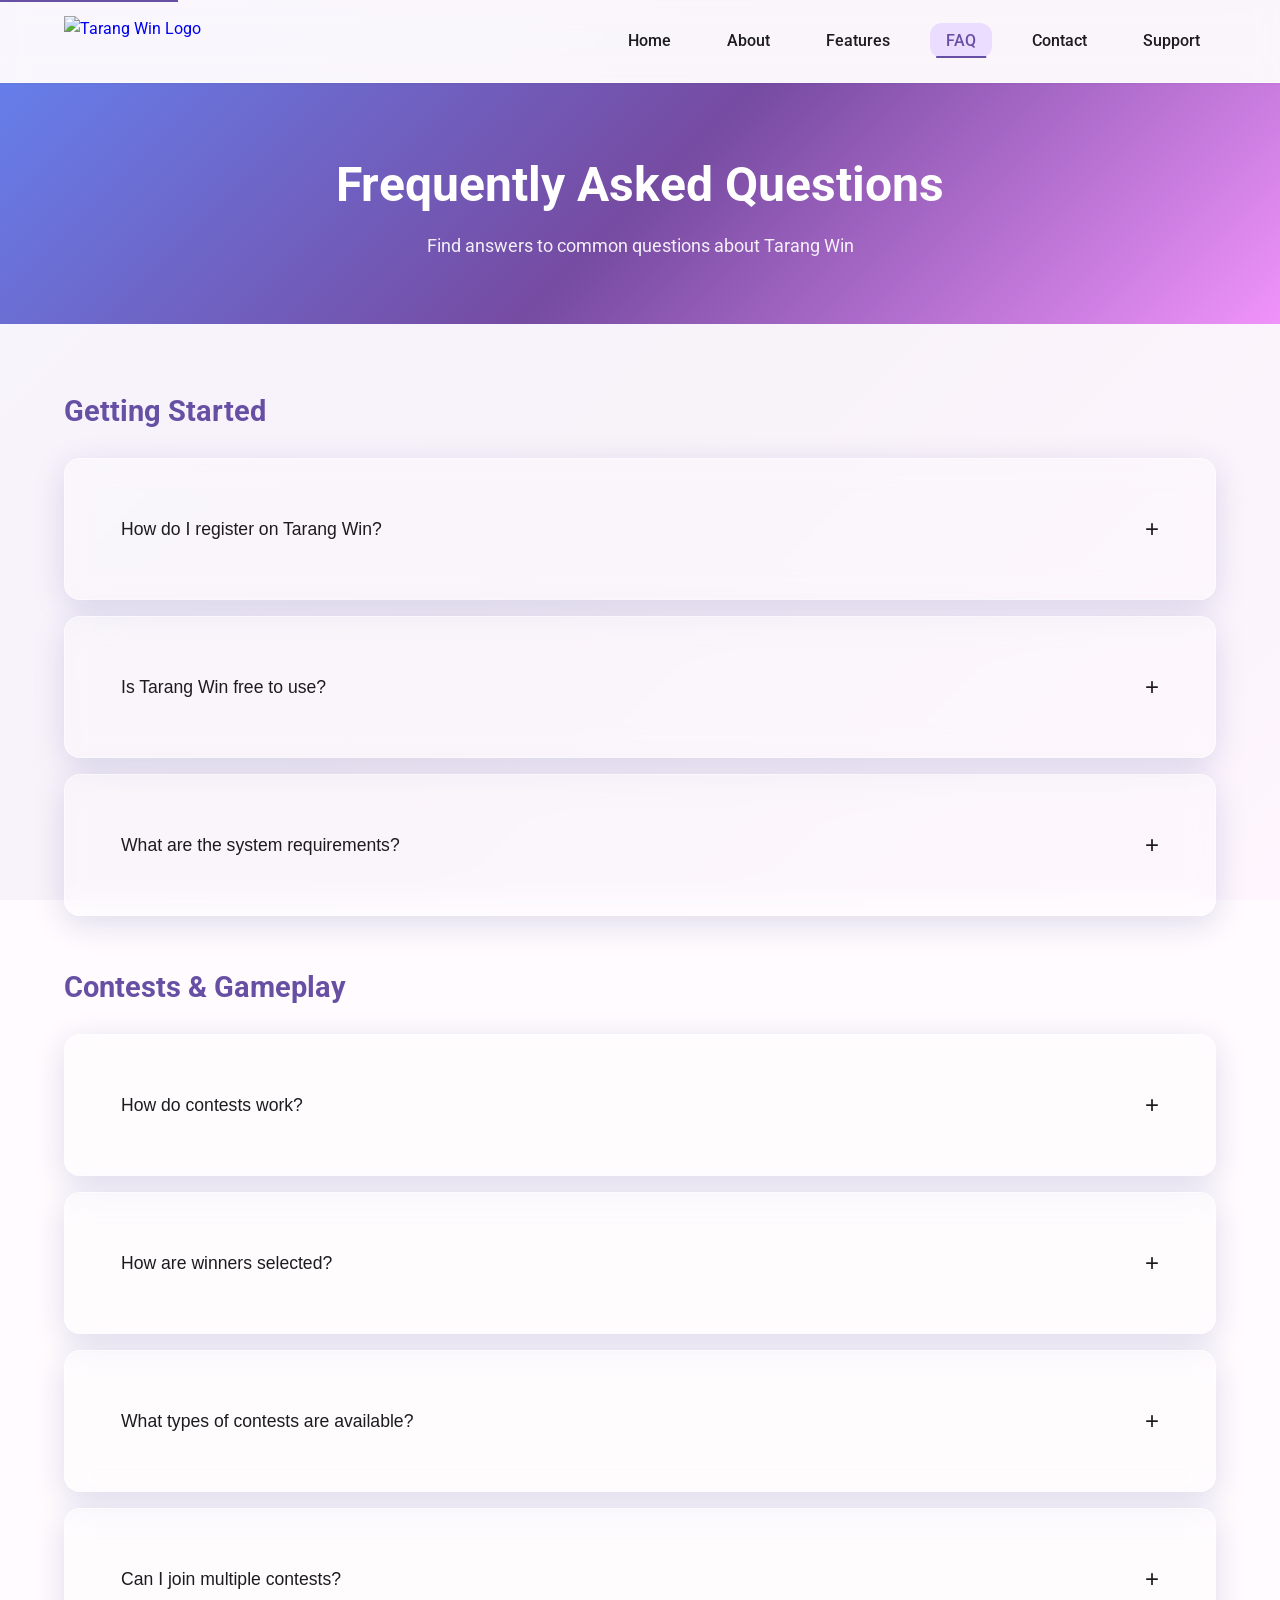
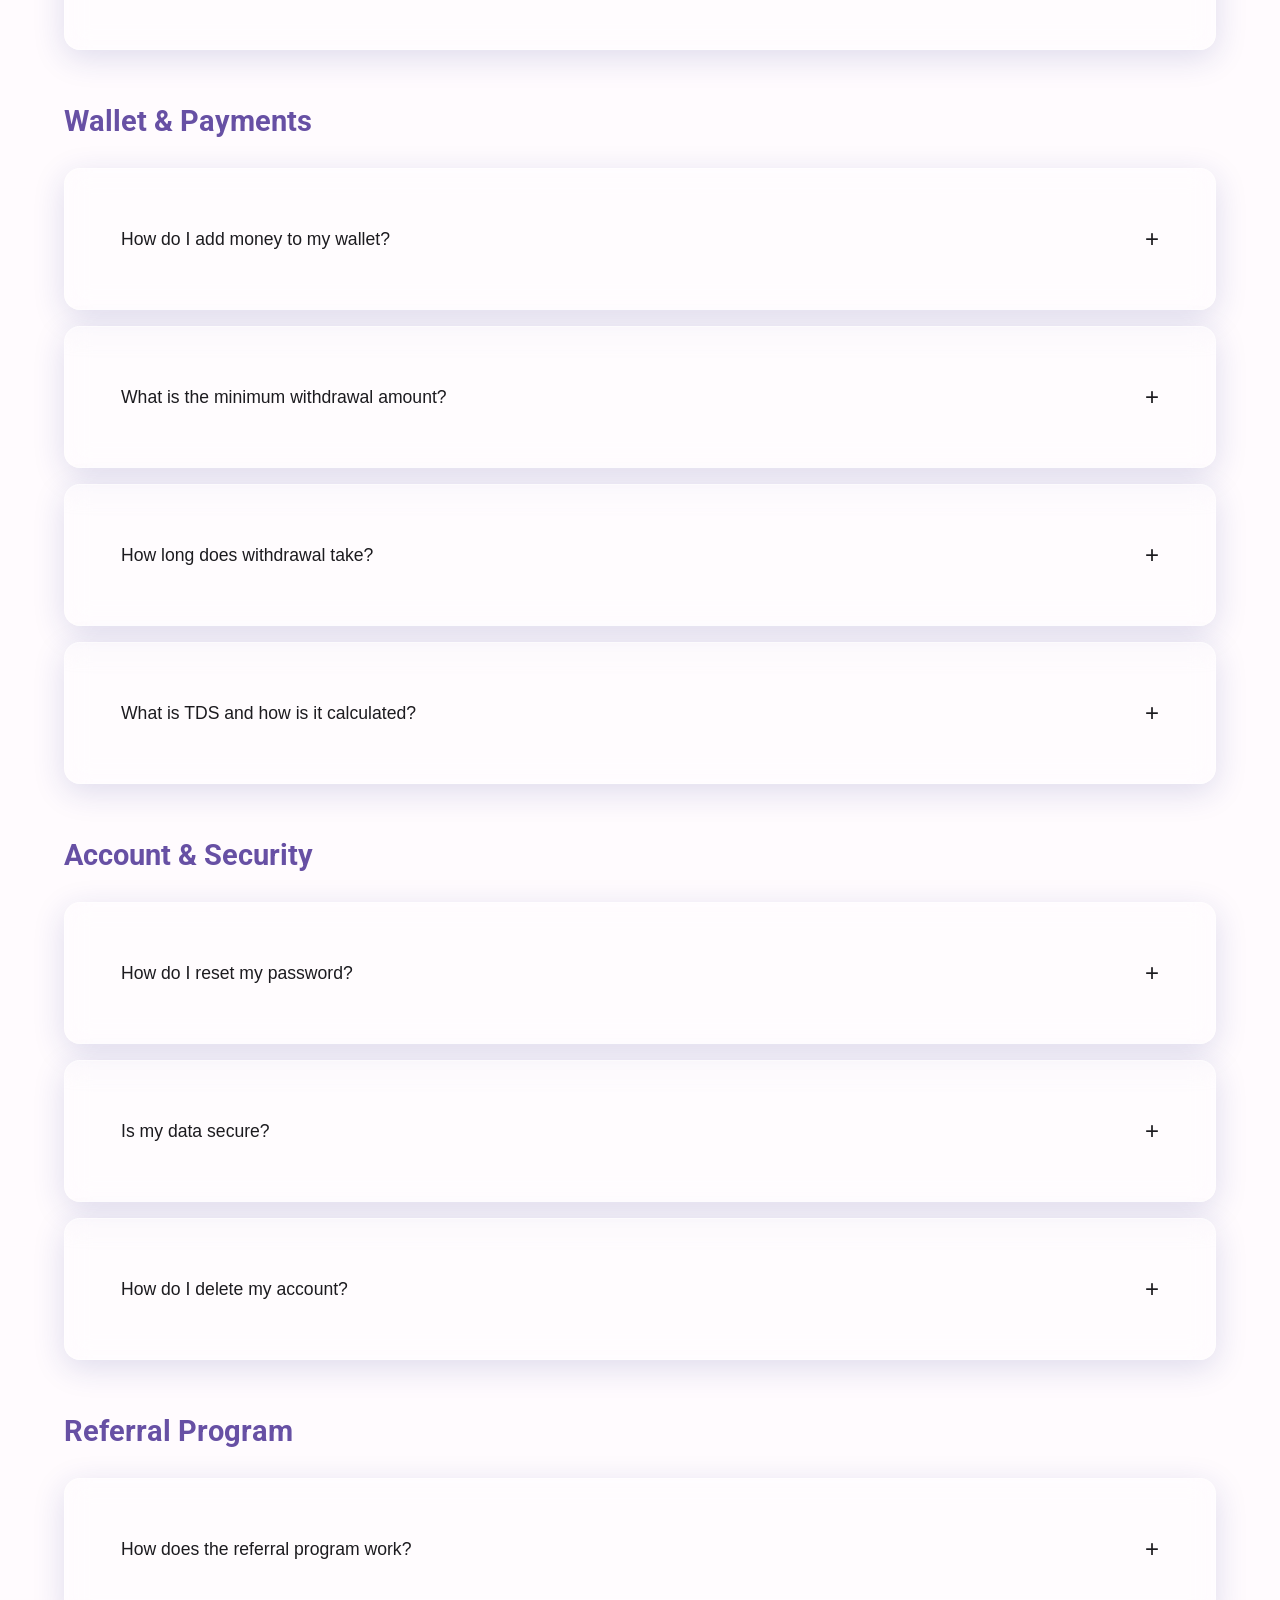
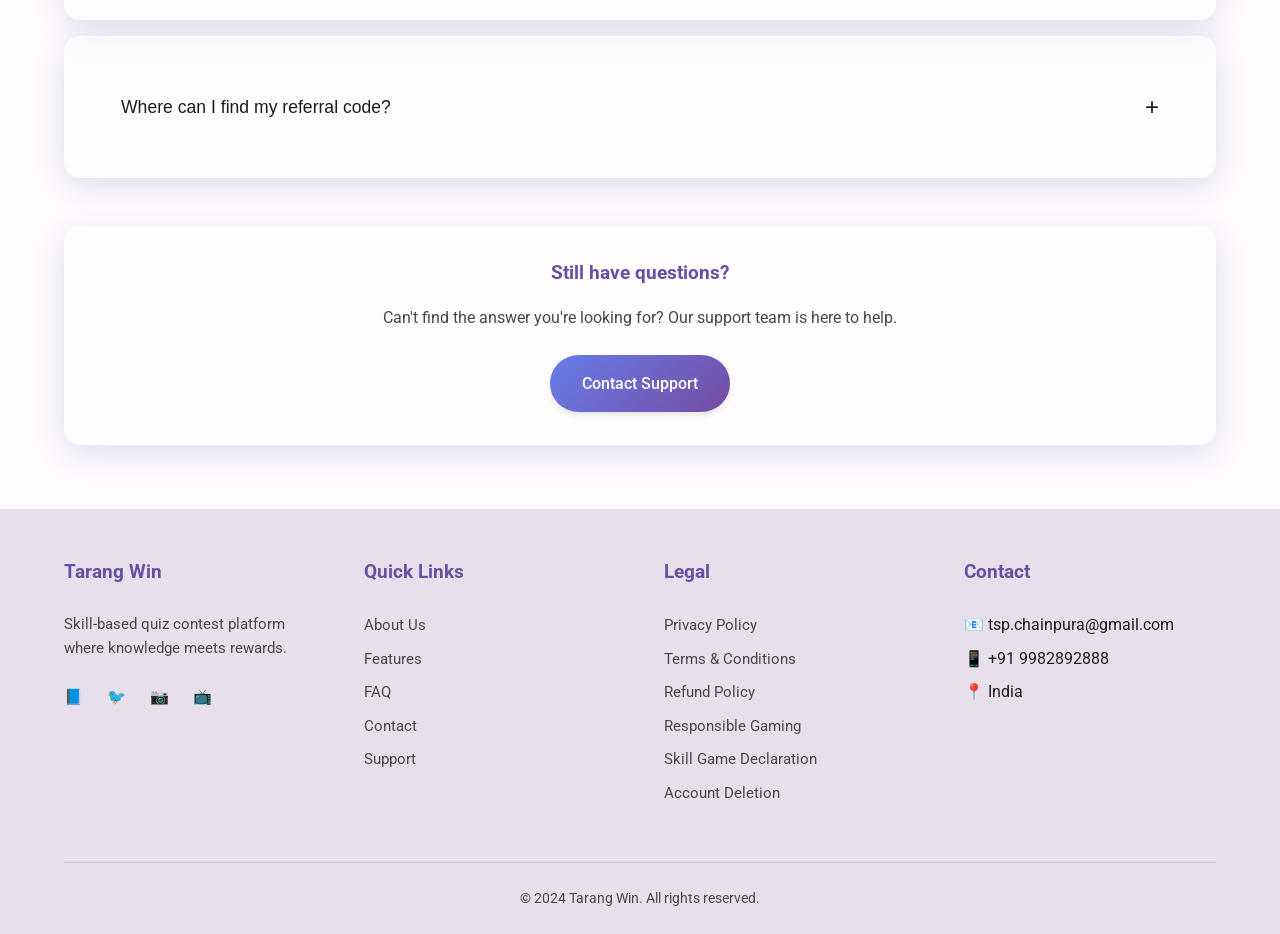
==== faq.html @ 3b34bd41 "Add files via upload" ====
<!DOCTYPE html>
<html lang="en">
<head>
    <meta charset="UTF-8">
    <meta name="viewport" content="width=device-width, initial-scale=1.0">
    <meta name="description" content="Frequently Asked Questions about Tarang Win - Learn how to play, withdraw money, and more.">
    <meta name="keywords" content="tarang win faq, quiz app questions, how to play, withdrawal process">
    <meta name="author" content="Tarang Win">
    <meta name="robots" content="index, follow">
    <meta property="og:title" content="FAQ - Tarang Win">
    <meta property="og:description" content="Find answers to frequently asked questions about Tarang Win.">
    <meta property="og:type" content="website">
    <meta property="og:url" content="https://tarangwin.com/faq.html">
    <link rel="canonical" href="https://tarangwin.com/faq.html">
    <title>FAQ - Tarang Win</title>
    <link rel="stylesheet" href="style.css">
    <link rel="stylesheet" href="responsive.css">
    <link rel="manifest" href="manifest.json">
    <link rel="icon" type="image/x-icon" href="favicon.ico">
    <link rel="icon" type="image/svg+xml" href="favicon.svg">
    <link rel="apple-touch-icon" sizes="180x180" href="apple-touch-icon.png">
    <link rel="icon" type="image/png" sizes="32x32" href="favicon-32x32.png">
    <link rel="icon" type="image/png" sizes="16x16" href="favicon-16x16.png">
    <link rel="preconnect" href="https://fonts.googleapis.com">
    <link rel="preconnect" href="https://fonts.gstatic.com" crossorigin>
    <link href="https://fonts.googleapis.com/css2?family=Roboto:wght@300;400;500;700&display=swap" rel="stylesheet">
</head>
<body>
    <!-- Navigation -->
    <nav class="navbar">
        <div class="container">
            <div class="nav-brand">
                <a href="index.html" class="logo">
                    <img src="logo.png" alt="Tarang Win Logo" class="logo-image">
                </a>
            </div>
            <button class="nav-toggle" aria-label="Toggle navigation">
                <span></span>
                <span></span>
                <span></span>
            </button>
            <ul class="nav-menu">
                <li><a href="index.html">Home</a></li>
                <li><a href="about.html">About</a></li>
                <li><a href="features.html">Features</a></li>
                <li><a href="faq.html" class="active">FAQ</a></li>
                <li><a href="contact.html">Contact</a></li>
                <li><a href="support.html">Support</a></li>
            </ul>
        </div>
    </nav>

    <!-- Page Header -->
    <section class="page-header">
        <div class="container">
            <h1>Frequently Asked Questions</h1>
            <p>Find answers to common questions about Tarang Win</p>
        </div>
    </section>

    <!-- FAQ Content -->
    <section class="faq-content">
        <div class="container">
            <div class="faq-category">
                <h2 class="category-title">Getting Started</h2>
                <div class="faq-item glass-card">
                    <button class="faq-question" aria-expanded="false">
                        <span>How do I register on Tarang Win?</span>
                        <span class="faq-icon">+</span>
                    </button>
                    <div class="faq-answer">
                        <p>Download the Tarang Win app from Google Play Store. Open the app, enter your mobile number, and verify it using the OTP sent to your phone. Complete your profile by entering your name and you're ready to start!</p>
                    </div>
                </div>
                <div class="faq-item glass-card">
                    <button class="faq-question" aria-expanded="false">
                        <span>Is Tarang Win free to use?</span>
                        <span class="faq-icon">+</span>
                    </button>
                    <div class="faq-answer">
                        <p>Yes! Downloading and registering on Tarang Win is completely free. We also offer free practice contests. However, paid contests require an entry fee, which you can add to your wallet using various payment methods.</p>
                    </div>
                </div>
                <div class="faq-item glass-card">
                    <button class="faq-question" aria-expanded="false">
                        <span>What are the system requirements?</span>
                        <span class="faq-icon">+</span>
                    </button>
                    <div class="faq-answer">
                        <p>Tarang Win requires Android 6.0 or higher. The app is optimized for most Android smartphones and tablets. Ensure you have a stable internet connection for the best experience.</p>
                    </div>
                </div>
            </div>

            <div class="faq-category">
                <h2 class="category-title">Contests & Gameplay</h2>
                <div class="faq-item glass-card">
                    <button class="faq-question" aria-expanded="false">
                        <span>How do contests work?</span>
                        <span class="faq-icon">+</span>
                    </button>
                    <div class="faq-answer">
                        <p>Browse available contests, pay the entry fee, and join before the contest starts. When the contest begins, answer multiple-choice questions within the time limit. Your score and completion time determine your ranking on the leaderboard.</p>
                    </div>
                </div>
                <div class="faq-item glass-card">
                    <button class="faq-question" aria-expanded="false">
                        <span>How are winners selected?</span>
                        <span class="faq-icon">+</span>
                    </button>
                    <div class="faq-answer">
                        <p>Winners are selected based on a skill-based ranking system: 1) Highest score, 2) Fastest completion time, 3) Earliest submission time. This ensures fair competition based purely on skill.</p>
                    </div>
                </div>
                <div class="faq-item glass-card">
                    <button class="faq-question" aria-expanded="false">
                        <span>What types of contests are available?</span>
                        <span class="faq-icon">+</span>
                    </button>
                    <div class="faq-answer">
                        <p>We offer four types of contests: Daily (small entry fees, quick quizzes), Mega (high stakes, large prizes), Practice (free, no risk), and Premium (exclusive, expert-level questions with massive rewards).</p>
                    </div>
                </div>
                <div class="faq-item glass-card">
                    <button class="faq-question" aria-expanded="false">
                        <span>Can I join multiple contests?</span>
                        <span class="faq-icon">+</span>
                    </button>
                    <div class="faq-answer">
                        <p>Yes! You can join as many contests as you want, as long as you have sufficient wallet balance and the contest timings don't overlap.</p>
                    </div>
                </div>
            </div>

            <div class="faq-category">
                <h2 class="category-title">Wallet & Payments</h2>
                <div class="faq-item glass-card">
                    <button class="faq-question" aria-expanded="false">
                        <span>How do I add money to my wallet?</span>
                        <span class="faq-icon">+</span>
                    </button>
                    <div class="faq-answer">
                        <p>Go to the Wallet section, tap "Add Money", enter the amount, and choose your payment method (UPI, Net Banking, Debit Card, or Credit Card). Complete the payment securely via Cashfree gateway.</p>
                    </div>
                </div>
                <div class="faq-item glass-card">
                    <button class="faq-question" aria-expanded="false">
                        <span>What is the minimum withdrawal amount?</span>
                        <span class="faq-icon">+</span>
                    </button>
                    <div class="faq-answer">
                        <p>The minimum withdrawal amount is ₹100. You can withdraw your winnings to your UPI ID after admin approval.</p>
                    </div>
                </div>
                <div class="faq-item glass-card">
                    <button class="faq-question" aria-expanded="false">
                        <span>How long does withdrawal take?</span>
                        <span class="faq-icon">+</span>
                    </button>
                    <div class="faq-answer">
                        <p>Withdrawal requests are typically processed within 24 hours after admin approval. The time taken for the amount to reflect in your bank account depends on your bank's processing time.</p>
                    </div>
                </div>
                <div class="faq-item glass-card">
                    <button class="faq-question" aria-expanded="false">
                        <span>What is TDS and how is it calculated?</span>
                        <span class="faq-icon">+</span>
                    </button>
                    <div class="faq-answer">
                        <p>TDS (Tax Deducted at Source) is deducted from prizes above ₹10,000 at a rate of 30%. For example, if you win ₹15,000, ₹4,500 (30% TDS) will be deducted, and you'll receive ₹10,500.</p>
                    </div>
                </div>
            </div>

            <div class="faq-category">
                <h2 class="category-title">Account & Security</h2>
                <div class="faq-item glass-card">
                    <button class="faq-question" aria-expanded="false">
                        <span>How do I reset my password?</span>
                        <span class="faq-icon">+</span>
                    </button>
                    <div class="faq-answer">
                        <p>Tarang Win uses OTP-based authentication, so there's no password to reset. Simply log in with your mobile number and verify using the OTP sent to your phone.</p>
                    </div>
                </div>
                <div class="faq-item glass-card">
                    <button class="faq-question" aria-expanded="false">
                        <span>Is my data secure?</span>
                        <span class="faq-icon">+</span>
                    </button>
                    <div class="faq-answer">
                        <p>Absolutely! We use Firebase Authentication, encrypted data transmission, and secure payment gateways. Your personal and financial information is protected with bank-grade security.</p>
                    </div>
                </div>
                <div class="faq-item glass-card">
                    <button class="faq-question" aria-expanded="false">
                        <span>How do I delete my account?</span>
                        <span class="faq-icon">+</span>
                    </button>
                    <div class="faq-answer">
                        <p>You can request account deletion through the app or by emailing tsp.chainpura@gmail.com. Please note that account deletion is permanent and cannot be undone. Any remaining balance will be forfeited.</p>
                    </div>
                </div>
            </div>

            <div class="faq-category">
                <h2 class="category-title">Referral Program</h2>
                <div class="faq-item glass-card">
                    <button class="faq-question" aria-expanded="false">
                        <span>How does the referral program work?</span>
                        <span class="faq-icon">+</span>
                    </button>
                    <div class="faq-answer">
                        <p>Share your unique referral code with friends. When they sign up using your code and make their first deposit, both you and your friend receive bonus rewards in your bonus wallet.</p>
                    </div>
                </div>
                <div class="faq-item glass-card">
                    <button class="faq-question" aria-expanded="false">
                        <span>Where can I find my referral code?</span>
                        <span class="faq-icon">+</span>
                    </button>
                    <div class="faq-answer">
                        <p>Your referral code is available in the Profile section of the app. You can share it directly via WhatsApp, SMS, or copy it to share on any platform.</p>
                    </div>
                </div>
            </div>

            <div class="faq-contact glass-card">
                <h3>Still have questions?</h3>
                <p>Can't find the answer you're looking for? Our support team is here to help.</p>
                <a href="contact.html" class="btn btn-primary">Contact Support</a>
            </div>
        </div>
    </section>

    <!-- Footer -->
    <footer class="footer">
        <div class="container">
            <div class="footer-content">
                <div class="footer-section">
                    <h3>Tarang Win</h3>
                    <p>Skill-based quiz contest platform where knowledge meets rewards.</p>
                    <div class="social-links">
                        <a href="#" aria-label="Facebook">📘</a>
                        <a href="#" aria-label="Twitter">🐦</a>
                        <a href="#" aria-label="Instagram">📷</a>
                        <a href="#" aria-label="YouTube">📺</a>
                    </div>
                </div>
                <div class="footer-section">
                    <h3>Quick Links</h3>
                    <ul>
                        <li><a href="about.html">About Us</a></li>
                        <li><a href="features.html">Features</a></li>
                        <li><a href="faq.html">FAQ</a></li>
                        <li><a href="contact.html">Contact</a></li>
                        <li><a href="support.html">Support</a></li>
                    </ul>
                </div>
                <div class="footer-section">
                    <h3>Legal</h3>
                    <ul>
                        <li><a href="privacy-policy.html">Privacy Policy</a></li>
                        <li><a href="terms-conditions.html">Terms & Conditions</a></li>
                        <li><a href="refund-policy.html">Refund Policy</a></li>
                        <li><a href="responsible-gaming.html">Responsible Gaming</a></li>
                        <li><a href="skill-game-declaration.html">Skill Game Declaration</a></li>
                        <li><a href="account-deletion.html">Account Deletion</a></li>
                    </ul>
                </div>
                <div class="footer-section">
                    <h3>Contact</h3>
                    <ul>
                        <li>📧 tsp.chainpura@gmail.com</li>
                        <li>📱 +91 9982892888</li>
                        <li>📍 India</li>
                    </ul>
                </div>
            </div>
            <div class="footer-bottom">
                <p>&copy; 2024 Tarang Win. All rights reserved.</p>
            </div>
        </div>
    </footer>

    <script src="app.js"></script>
</body>
</html>
---- style.css ----
/* ===================================
   TARANG WIN - MAIN CSS
   Material 3 UI + Glassmorphism Design
   =================================== */

/* CSS Variables - Material 3 Color System */
:root {
    /* Primary Colors */
    --primary: #6750A4;
    --primary-container: #EADDFF;
    --on-primary: #FFFFFF;
    --on-primary-container: #21005D;
    
    /* Secondary Colors */
    --secondary: #625B71;
    --secondary-container: #E8DEF8;
    --on-secondary: #FFFFFF;
    --on-secondary-container: #1D192B;
    
    /* Tertiary Colors */
    --tertiary: #7D5260;
    --tertiary-container: #FFD8E4;
    --on-tertiary: #FFFFFF;
    --on-tertiary-container: #31111D;
    
    /* Error Colors */
    --error: #B3261E;
    --error-container: #F9DEDC;
    --on-error: #FFFFFF;
    --on-error-container: #601410;
    
    /* Background Colors */
    --background: #FFFBFE;
    --surface: #FFFBFE;
    --surface-variant: #E7E0EC;
    --on-background: #1C1B1F;
    --on-surface: #1C1B1F;
    --on-surface-variant: #49454F;
    
    /* Outline Colors */
    --outline: #79747E;
    --outline-variant: #CAC4D0;
    
    /* Glassmorphism */
    --glass-bg: rgba(255, 255, 255, 0.25);
    --glass-border: rgba(255, 255, 255, 0.5);
    --glass-shadow: 0 8px 32px 0 rgba(31, 38, 135, 0.15);
    --glass-blur: blur(12px);
    
    /* Gradients */
    --gradient-primary: linear-gradient(135deg, #667eea 0%, #764ba2 100%);
    --gradient-secondary: linear-gradient(135deg, #f093fb 0%, #f5576c 100%);
    --gradient-hero: linear-gradient(135deg, #667eea 0%, #764ba2 50%, #f093fb 100%);
    
    /* Spacing */
    --spacing-xs: 0.5rem;
    --spacing-sm: 1rem;
    --spacing-md: 1.5rem;
    --spacing-lg: 2rem;
    --spacing-xl: 3rem;
    --spacing-xxl: 4rem;
    
    /* Border Radius */
    --radius-sm: 0.5rem;
    --radius-md: 0.75rem;
    --radius-lg: 1rem;
    --radius-xl: 1.5rem;
    --radius-full: 9999px;
    
    /* Shadows */
    --shadow-sm: 0 1px 2px 0 rgba(0, 0, 0, 0.05);
    --shadow-md: 0 4px 6px -1px rgba(0, 0, 0, 0.1);
    --shadow-lg: 0 10px 15px -3px rgba(0, 0, 0, 0.1);
    --shadow-xl: 0 20px 25px -5px rgba(0, 0, 0, 0.1);
    
    /* Transitions */
    --transition-fast: 150ms ease;
    --transition-normal: 300ms ease;
    --transition-slow: 500ms ease;
}

/* Reset & Base Styles */
* {
    margin: 0;
    padding: 0;
    box-sizing: border-box;
}

html {
    scroll-behavior: smooth;
    font-size: 16px;
}

body {
    font-family: 'Roboto', -apple-system, BlinkMacSystemFont, 'Segoe UI', sans-serif;
    background: var(--background);
    color: var(--on-background);
    line-height: 1.6;
    overflow-x: hidden;
    min-height: 100vh;
    display: flex;
    flex-direction: column;
}

/* Animated Background */
body::before {
    content: '';
    position: fixed;
    top: 0;
    left: 0;
    width: 100%;
    height: 100%;
    background: var(--gradient-hero);
    opacity: 0.05;
    z-index: -1;
    animation: gradientShift 15s ease infinite;
}

@keyframes gradientShift {
    0%, 100% { transform: scale(1) rotate(0deg); }
    50% { transform: scale(1.1) rotate(5deg); }
}

/* Container */
.container {
    max-width: 1200px;
    margin: 0 auto;
    padding: 0 var(--spacing-md);
}

/* ===================================
   NAVIGATION
   =================================== */
.navbar {
    background: var(--glass-bg);
    backdrop-filter: var(--glass-blur);
    -webkit-backdrop-filter: var(--glass-blur);
    border-bottom: 1px solid var(--glass-border);
    position: sticky;
    top: 0;
    z-index: 1000;
    box-shadow: var(--shadow-sm);
}

.navbar .container {
    display: flex;
    justify-content: space-between;
    align-items: center;
    padding: var(--spacing-sm) var(--spacing-md);
}

.nav-brand .logo {
    display: flex;
    align-items: center;
    text-decoration: none;
    transition: var(--transition-fast);
}

.nav-brand .logo:hover {
    transform: scale(1.05);
}

.logo-image {
    height: 50px;
    width: auto;
    object-fit: contain;
}

.nav-menu {
    display: flex;
    list-style: none;
    gap: var(--spacing-md);
}

.nav-menu a {
    text-decoration: none;
    color: var(--on-surface);
    font-weight: 500;
    padding: var(--spacing-xs) var(--spacing-sm);
    border-radius: var(--radius-md);
    transition: var(--transition-fast);
    position: relative;
}

.nav-menu a::after {
    content: '';
    position: absolute;
    bottom: 0;
    left: 50%;
    width: 0;
    height: 2px;
    background: var(--primary);
    transition: var(--transition-normal);
    transform: translateX(-50%);
}

.nav-menu a:hover::after,
.nav-menu a.active::after {
    width: 80%;
}

.nav-menu a:hover,
.nav-menu a.active {
    color: var(--primary);
    background: var(--primary-container);
}

.nav-toggle {
    display: none;
    flex-direction: column;
    gap: 4px;
    background: none;
    border: none;
    cursor: pointer;
    padding: var(--spacing-xs);
}

.nav-toggle span {
    width: 25px;
    height: 3px;
    background: var(--on-surface);
    border-radius: var(--radius-full);
    transition: var(--transition-normal);
}

/* ===================================
   HERO SECTION
   =================================== */
.hero {
    position: relative;
    min-height: 90vh;
    display: flex;
    align-items: center;
    overflow: hidden;
}

.hero-bg {
    position: absolute;
    top: 0;
    left: 0;
    width: 100%;
    height: 100%;
    background: var(--gradient-hero);
    opacity: 0.1;
    z-index: -1;
}

.hero-content {
    text-align: center;
    padding: var(--spacing-xxl) 0;
}

.hero-title {
    font-size: clamp(2.5rem, 5vw, 4rem);
    font-weight: 700;
    color: var(--primary);
    margin-bottom: var(--spacing-md);
    line-height: 1.2;
    animation: fadeInUp 1s ease;
}

.hero-subtitle {
    font-size: clamp(1.1rem, 2vw, 1.5rem);
    color: var(--on-surface-variant);
    margin-bottom: var(--spacing-xl);
    max-width: 600px;
    margin-left: auto;
    margin-right: auto;
    animation: fadeInUp 1s ease 0.2s backwards;
}

.hero-buttons {
    display: flex;
    gap: var(--spacing-md);
    justify-content: center;
    flex-wrap: wrap;
    margin-bottom: var(--spacing-xxl);
    animation: fadeInUp 1s ease 0.4s backwards;
}

.hero-stats {
    display: flex;
    justify-content: center;
    gap: var(--spacing-xl);
    flex-wrap: wrap;
    animation: fadeInUp 1s ease 0.6s backwards;
}

.stat-item {
    text-align: center;
}

.stat-number {
    display: block;
    font-size: 2rem;
    font-weight: 700;
    color: var(--primary);
}

.stat-label {
    font-size: 0.9rem;
    color: var(--on-surface-variant);
}

@keyframes fadeInUp {
    from {
        opacity: 0;
        transform: translateY(30px);
    }
    to {
        opacity: 1;
        transform: translateY(0);
    }
}

/* ===================================
   BUTTONS
   =================================== */
.btn {
    display: inline-flex;
    align-items: center;
    gap: var(--spacing-xs);
    padding: var(--spacing-sm) var(--spacing-lg);
    border: none;
    border-radius: var(--radius-full);
    font-size: 1rem;
    font-weight: 500;
    text-decoration: none;
    cursor: pointer;
    transition: var(--transition-normal);
    box-shadow: var(--shadow-md);
}

.btn:hover {
    transform: translateY(-2px);
    box-shadow: var(--shadow-lg);
}

.btn:active {
    transform: translateY(0);
}

.btn-primary {
    background: var(--gradient-primary);
    color: var(--on-primary);
}

.btn-primary:hover {
    box-shadow: 0 8px 20px rgba(102, 126, 234, 0.4);
}

.btn-secondary {
    background: var(--surface);
    color: var(--primary);
    border: 2px solid var(--primary);
}

.btn-secondary:hover {
    background: var(--primary-container);
}

.btn-large {
    padding: var(--spacing-md) var(--spacing-xl);
    font-size: 1.1rem;
}

.btn-block {
    width: 100%;
    justify-content: center;
}

.btn-icon {
    font-size: 1.2rem;
}

/* ===================================
   GLASS CARDS
   =================================== */
.glass-card {
    background: var(--glass-bg);
    backdrop-filter: var(--glass-blur);
    -webkit-backdrop-filter: var(--glass-blur);
    border: 1px solid var(--glass-border);
    border-radius: var(--radius-lg);
    padding: var(--spacing-lg);
    box-shadow: var(--glass-shadow);
    transition: var(--transition-normal);
}

.glass-card:hover {
    transform: translateY(-5px);
    box-shadow: var(--shadow-xl);
}

.glass-card.warning {
    border-color: var(--error);
    background: rgba(249, 222, 220, 0.3);
}

/* ===================================
   SECTIONS
   =================================== */
section {
    padding: var(--spacing-xxl) 0;
}

.section-title {
    font-size: 2.5rem;
    font-weight: 700;
    color: var(--primary);
    text-align: center;
    margin-bottom: var(--spacing-xl);
}

.section-subtitle {
    text-align: center;
    color: var(--on-surface-variant);
    margin-bottom: var(--spacing-xl);
    max-width: 600px;
    margin-left: auto;
    margin-right: auto;
}

/* ===================================
   FEATURES PREVIEW
   =================================== */
.features-grid {
    display: grid;
    grid-template-columns: repeat(auto-fit, minmax(250px, 1fr));
    gap: var(--spacing-lg);
}

.feature-card {
    text-align: center;
}

.feature-icon {
    font-size: 3rem;
    margin-bottom: var(--spacing-md);
}

.feature-card h3 {
    color: var(--primary);
    margin-bottom: var(--spacing-sm);
    font-size: 1.3rem;
}

.feature-card p {
    color: var(--on-surface-variant);
}

/* ===================================
   HOW IT WORKS
   =================================== */
.steps-container {
    max-width: 800px;
    margin: 0 auto;
}

.step-item {
    display: flex;
    gap: var(--spacing-md);
    margin-bottom: var(--spacing-lg);
    align-items: flex-start;
}

.step-number {
    flex-shrink: 0;
    width: 50px;
    height: 50px;
    background: var(--gradient-primary);
    color: var(--on-primary);
    border-radius: var(--radius-full);
    display: flex;
    align-items: center;
    justify-content: center;
    font-weight: 700;
    font-size: 1.2rem;
}

.step-content h3 {
    color: var(--primary);
    margin-bottom: var(--spacing-xs);
}

.step-content p {
    color: var(--on-surface-variant);
}

/* ===================================
   CONTEST TYPES
   =================================== */
.contest-grid {
    display: grid;
    grid-template-columns: repeat(auto-fit, minmax(280px, 1fr));
    gap: var(--spacing-lg);
}

.contest-card {
    position: relative;
    overflow: hidden;
}

.contest-badge {
    position: absolute;
    top: var(--spacing-md);
    right: var(--spacing-md);
    padding: var(--spacing-xs) var(--spacing-sm);
    border-radius: var(--radius-full);
    font-size: 0.8rem;
    font-weight: 700;
    color: var(--on-primary);
}

.contest-badge.daily {
    background: var(--gradient-primary);
}

.contest-badge.mega {
    background: var(--gradient-secondary);
}

.contest-badge.practice {
    background: #4CAF50;
}

.contest-badge.premium {
    background: linear-gradient(135deg, #FFD700 0%, #FFA500 100%);
}

.contest-card h3 {
    color: var(--primary);
    margin-bottom: var(--spacing-sm);
    margin-top: var(--spacing-sm);
}

.contest-card p {
    color: var(--on-surface-variant);
    margin-bottom: var(--spacing-md);
}

.contest-info {
    display: flex;
    justify-content: space-between;
    font-size: 0.9rem;
    color: var(--on-surface-variant);
    padding-top: var(--spacing-md);
    border-top: 1px solid var(--outline-variant);
}

/* ===================================
   PAGE HEADER
   =================================== */
.page-header {
    background: var(--gradient-hero);
    color: var(--on-primary);
    text-align: center;
    padding: var(--spacing-xxl) 0;
}

.page-header h1 {
    font-size: clamp(2rem, 4vw, 3rem);
    margin-bottom: var(--spacing-xs);
}

.page-header p {
    opacity: 0.9;
    font-size: 1.1rem;
}

/* ===================================
   ABOUT PAGE
   =================================== */
.about-intro {
    margin-bottom: var(--spacing-xl);
}

.about-intro h2 {
    color: var(--primary);
    margin-bottom: var(--spacing-md);
}

.about-intro p {
    color: var(--on-surface-variant);
    margin-bottom: var(--spacing-sm);
}

.mission-vision {
    display: grid;
    grid-template-columns: repeat(auto-fit, minmax(300px, 1fr));
    gap: var(--spacing-lg);
    margin-bottom: var(--spacing-xl);
}

.mission-card,
.vision-card {
    text-align: center;
}

.card-icon {
    font-size: 3rem;
    margin-bottom: var(--spacing-md);
}

.mission-card h3,
.vision-card h3 {
    color: var(--primary);
    margin-bottom: var(--spacing-sm);
}

.values-grid {
    display: grid;
    grid-template-columns: repeat(auto-fit, minmax(200px, 1fr));
    gap: var(--spacing-md);
    margin-bottom: var(--spacing-xl);
}

.value-card {
    text-align: center;
}

.value-icon {
    font-size: 2.5rem;
    margin-bottom: var(--spacing-sm);
}

.value-card h3 {
    color: var(--primary);
    margin-bottom: var(--spacing-xs);
    font-size: 1.1rem;
}

.value-card p {
    font-size: 0.9rem;
    color: var(--on-surface-variant);
}

.why-different {
    margin-bottom: var(--spacing-xl);
}

.why-different h2 {
    color: var(--primary);
    margin-bottom: var(--spacing-md);
}

.different-list {
    list-style: none;
}

.different-list li {
    padding: var(--spacing-sm) 0;
    color: var(--on-surface-variant);
    border-bottom: 1px solid var(--outline-variant);
}

.different-list li:last-child {
    border-bottom: none;
}

.different-list strong {
    color: var(--primary);
}

.team-grid {
    display: grid;
    grid-template-columns: repeat(auto-fit, minmax(200px, 1fr));
    gap: var(--spacing-md);
}

.team-card {
    text-align: center;
}

.team-avatar {
    font-size: 4rem;
    margin-bottom: var(--spacing-sm);
}

.team-card h3 {
    color: var(--primary);
    margin-bottom: var(--spacing-xs);
    font-size: 1.1rem;
}

.team-card p {
    font-size: 0.9rem;
    color: var(--on-surface-variant);
}

/* ===================================
   FEATURES PAGE
   =================================== */
.features-content .features-grid {
    margin-bottom: var(--spacing-xl);
}

.feature-highlights {
    margin-bottom: var(--spacing-xl);
}

.highlight-card {
    margin-bottom: var(--spacing-lg);
}

.highlight-content h3 {
    color: var(--primary);
    margin-bottom: var(--spacing-sm);
}

.highlight-content p {
    color: var(--on-surface-variant);
    margin-bottom: var(--spacing-sm);
}

.highlight-content ol,
.highlight-content ul {
    margin-left: var(--spacing-lg);
    color: var(--on-surface-variant);
}

.highlight-content li {
    margin-bottom: var(--spacing-xs);
}

/* ===================================
   FAQ PAGE
   =================================== */
.faq-category {
    margin-bottom: var(--spacing-xl);
}

.category-title {
    color: var(--primary);
    font-size: 1.8rem;
    margin-bottom: var(--spacing-md);
}

.faq-item {
    margin-bottom: var(--spacing-sm);
}

.faq-question {
    width: 100%;
    display: flex;
    justify-content: space-between;
    align-items: center;
    padding: var(--spacing-md);
    background: none;
    border: none;
    cursor: pointer;
    text-align: left;
    font-size: 1.1rem;
    font-weight: 500;
    color: var(--on-surface);
    transition: var(--transition-fast);
}

.faq-question:hover {
    background: var(--surface-variant);
}

.faq-icon {
    font-size: 1.5rem;
    transition: var(--transition-normal);
}

.faq-question[aria-expanded="true"] .faq-icon {
    transform: rotate(45deg);
}

.faq-answer {
    max-height: 0;
    overflow: hidden;
    transition: max-height var(--transition-normal);
}

.faq-answer p {
    padding: 0 var(--spacing-md) var(--spacing-md);
    color: var(--on-surface-variant);
}

.faq-item.active .faq-answer {
    max-height: 500px;
}

.faq-contact {
    text-align: center;
    margin-top: var(--spacing-xl);
}

.faq-contact h3 {
    color: var(--primary);
    margin-bottom: var(--spacing-sm);
}

.faq-contact p {
    color: var(--on-surface-variant);
    margin-bottom: var(--spacing-md);
}

/* ===================================
   CONTACT PAGE
   =================================== */
.contact-grid {
    display: grid;
    grid-template-columns: repeat(auto-fit, minmax(300px, 1fr));
    gap: var(--spacing-xl);
}

.contact-info h2 {
    color: var(--primary);
    margin-bottom: var(--spacing-md);
}

.contact-info p {
    color: var(--on-surface-variant);
    margin-bottom: var(--spacing-lg);
}

.contact-item {
    display: flex;
    gap: var(--spacing-md);
    margin-bottom: var(--spacing-md);
    align-items: center;
}

.contact-icon {
    font-size: 2rem;
    flex-shrink: 0;
}

.contact-details h3 {
    color: var(--primary);
    font-size: 1rem;
    margin-bottom: var(--spacing-xs);
}

.contact-details a,
.contact-details p {
    color: var(--on-surface-variant);
    text-decoration: none;
    transition: var(--transition-fast);
}

.contact-details a:hover {
    color: var(--primary);
}

.social-section {
    margin-top: var(--spacing-xl);
}

.social-section h3 {
    color: var(--primary);
    margin-bottom: var(--spacing-sm);
}

.social-links {
    display: flex;
    gap: var(--spacing-md);
}

.social-links a {
    font-size: 1.5rem;
    text-decoration: none;
    transition: var(--transition-fast);
}

.social-links a:hover {
    transform: scale(1.2);
}

.contact-form-wrapper h2 {
    color: var(--primary);
    margin-bottom: var(--spacing-md);
}

.form-group {
    margin-bottom: var(--spacing-md);
}

.form-group label {
    display: block;
    margin-bottom: var(--spacing-xs);
    color: var(--on-surface);
    font-weight: 500;
}

.form-group input,
.form-group select,
.form-group textarea {
    width: 100%;
    padding: var(--spacing-sm);
    border: 2px solid var(--outline-variant);
    border-radius: var(--radius-md);
    font-family: inherit;
    font-size: 1rem;
    background: var(--surface);
    color: var(--on-surface);
    transition: var(--transition-fast);
}

.form-group input:focus,
.form-group select:focus,
.form-group textarea:focus {
    outline: none;
    border-color: var(--primary);
    box-shadow: 0 0 0 3px var(--primary-container);
}

.form-group textarea {
    resize: vertical;
    min-height: 120px;
}

.faq-redirect {
    text-align: center;
    margin-top: var(--spacing-xl);
}

.faq-redirect h3 {
    color: var(--primary);
    margin-bottom: var(--spacing-sm);
}

.faq-redirect p {
    color: var(--on-surface-variant);
    margin-bottom: var(--spacing-md);
}

/* ===================================
   SUPPORT PAGE
   =================================== */
.support-search {
    text-align: center;
    margin-bottom: var(--spacing-xl);
}

.support-search h2 {
    color: var(--primary);
    margin-bottom: var(--spacing-md);
}

.search-box {
    display: flex;
    gap: var(--spacing-sm);
    max-width: 500px;
    margin: 0 auto;
}

.search-box input {
    flex: 1;
    padding: var(--spacing-sm) var(--spacing-md);
    border: 2px solid var(--outline-variant);
    border-radius: var(--radius-full);
    font-size: 1rem;
    font-family: inherit;
}

.search-box input:focus {
    outline: none;
    border-color: var(--primary);
}

.search-btn {
    width: 50px;
    height: 50px;
    border: none;
    border-radius: var(--radius-full);
    background: var(--gradient-primary);
    color: var(--on-primary);
    font-size: 1.2rem;
    cursor: pointer;
    transition: var(--transition-fast);
}

.search-btn:hover {
    transform: scale(1.1);
}

.category-grid {
    display: grid;
    grid-template-columns: repeat(auto-fit, minmax(250px, 1fr));
    gap: var(--spacing-lg);
    margin-bottom: var(--spacing-xl);
}

.category-card {
    text-align: center;
}

.category-icon {
    font-size: 3rem;
    margin-bottom: var(--spacing-md);
}

.category-card h3 {
    color: var(--primary);
    margin-bottom: var(--spacing-xs);
}

.category-card p {
    color: var(--on-surface-variant);
    margin-bottom: var(--spacing-md);
    font-size: 0.9rem;
}

.category-link {
    color: var(--primary);
    text-decoration: none;
    font-weight: 500;
    transition: var(--transition-fast);
}

.category-link:hover {
    text-decoration: underline;
}

.help-grid {
    display: grid;
    grid-template-columns: repeat(auto-fit, minmax(300px, 1fr));
    gap: var(--spacing-md);
    margin-bottom: var(--spacing-xl);
}

.help-item h3 {
    color: var(--primary);
    margin-bottom: var(--spacing-xs);
    font-size: 1.1rem;
}

.help-item p {
    color: var(--on-surface-variant);
    font-size: 0.95rem;
}

.contact-support {
    text-align: center;
    margin-bottom: var(--spacing-xl);
}

.contact-support h2 {
    color: var(--primary);
    margin-bottom: var(--spacing-sm);
}

.contact-support p {
    color: var(--on-surface-variant);
    margin-bottom: var(--spacing-md);
}

.support-options {
    display: flex;
    gap: var(--spacing-md);
    justify-content: center;
    flex-wrap: wrap;
    margin-bottom: var(--spacing-md);
}

.support-info p {
    color: var(--on-surface-variant);
    margin-bottom: var(--spacing-xs);
}

.common-issues {
    margin-bottom: var(--spacing-xl);
}

.issue-list {
    display: grid;
    gap: var(--spacing-md);
}

.issue-item h3 {
    color: var(--primary);
    margin-bottom: var(--spacing-xs);
    font-size: 1.1rem;
}

.issue-item p {
    color: var(--on-surface-variant);
}

.issue-item strong {
    color: var(--primary);
}

/* ===================================
   LEGAL PAGES
   =================================== */
.legal-content {
    padding-bottom: var(--spacing-xxl);
}

.legal-intro {
    margin-bottom: var(--spacing-xl);
}

.legal-intro p {
    color: var(--on-surface-variant);
}

.legal-section {
    margin-bottom: var(--spacing-xl);
}

.legal-section h2 {
    color: var(--primary);
    margin-bottom: var(--spacing-md);
    font-size: 1.8rem;
}

.legal-section h3 {
    color: var(--primary);
    margin-bottom: var(--spacing-sm);
    margin-top: var(--spacing-md);
    font-size: 1.3rem;
}

.legal-section p,
.legal-section li {
    color: var(--on-surface-variant);
    margin-bottom: var(--spacing-sm);
}

.legal-section ul,
.legal-section ol {
    margin-left: var(--spacing-lg);
}

.legal-section li {
    margin-bottom: var(--spacing-xs);
}

.legal-section strong {
    color: var(--primary);
}

.comparison-table {
    width: 100%;
    border-collapse: collapse;
    margin-top: var(--spacing-md);
}

.comparison-table th,
.comparison-table td {
    padding: var(--spacing-sm);
    text-align: left;
    border-bottom: 1px solid var(--outline-variant);
}

.comparison-table th {
    background: var(--primary-container);
    color: var(--on-primary-container);
    font-weight: 600;
}

.comparison-table td {
    color: var(--on-surface-variant);
}

/* ===================================
   CTA SECTION
   =================================== */
.cta-section {
    padding: var(--spacing-xxl) 0;
}

.cta-content {
    text-align: center;
    max-width: 600px;
    margin: 0 auto;
}

.cta-content h2 {
    color: var(--primary);
    margin-bottom: var(--spacing-sm);
    font-size: 2rem;
}

.cta-content p {
    color: var(--on-surface-variant);
    margin-bottom: var(--spacing-lg);
}

/* ===================================
   ERROR PAGE
   =================================== */
.error-page {
    min-height: 60vh;
    display: flex;
    align-items: center;
}

.error-content {
    text-align: center;
    max-width: 500px;
    margin: 0 auto;
}

.error-code {
    font-size: 8rem;
    font-weight: 700;
    color: var(--primary);
    line-height: 1;
    margin-bottom: var(--spacing-md);
}

.error-content h1 {
    color: var(--primary);
    margin-bottom: var(--spacing-sm);
    font-size: 2rem;
}

.error-content p {
    color: var(--on-surface-variant);
    margin-bottom: var(--spacing-lg);
}

.error-actions {
    display: flex;
    gap: var(--spacing-md);
    justify-content: center;
    margin-bottom: var(--spacing-xl);
}

.error-links {
    margin-top: var(--spacing-xl);
}

.error-links h3 {
    color: var(--primary);
    margin-bottom: var(--spacing-sm);
}

.error-links ul {
    list-style: none;
}

.error-links li {
    margin-bottom: var(--spacing-xs);
}

.error-links a {
    color: var(--primary);
    text-decoration: none;
    transition: var(--transition-fast);
}

.error-links a:hover {
    text-decoration: underline;
}

/* ===================================
   FOOTER
   =================================== */
.footer {
    margin-top: auto;
    background: var(--surface-variant);
    padding: var(--spacing-xl) 0 var(--spacing-md);
}

.footer-content {
    display: grid;
    grid-template-columns: repeat(auto-fit, minmax(200px, 1fr));
    gap: var(--spacing-xl);
    margin-bottom: var(--spacing-xl);
}

.footer-section h3 {
    color: var(--primary);
    margin-bottom: var(--spacing-md);
    font-size: 1.2rem;
}

.footer-section p {
    color: var(--on-surface-variant);
    margin-bottom: var(--spacing-md);
    font-size: 0.95rem;
}

.footer-section ul {
    list-style: none;
}

.footer-section li {
    margin-bottom: var(--spacing-xs);
}

.footer-section a {
    color: var(--on-surface-variant);
    text-decoration: none;
    transition: var(--transition-fast);
    font-size: 0.95rem;
}

.footer-section a:hover {
    color: var(--primary);
}

.footer-bottom {
    text-align: center;
    padding-top: var(--spacing-md);
    border-top: 1px solid var(--outline-variant);
}

.footer-bottom p {
    color: var(--on-surface-variant);
    font-size: 0.9rem;
}

/* ===================================
   UTILITY CLASSES
   =================================== */
.text-center {
    text-align: center;
}

.text-primary {
    color: var(--primary);
}

.mt-1 { margin-top: var(--spacing-sm); }
.mt-2 { margin-top: var(--spacing-md); }
.mt-3 { margin-top: var(--spacing-lg); }
.mb-1 { margin-bottom: var(--spacing-sm); }
.mb-2 { margin-bottom: var(--spacing-md); }
.mb-3 { margin-bottom: var(--spacing-lg); }
---- responsive.css ----
/* ===================================
   TARANG WIN - RESPONSIVE CSS
   Mobile First Design
   =================================== */

/* ===================================
   EXTRA SMALL DEVICES (Phones, < 576px)
   =================================== */
@media (max-width: 575.98px) {
    /* Container */
    .container {
        padding: 0 var(--spacing-sm);
    }
    
    /* Navigation */
    .nav-menu {
        position: fixed;
        top: 70px;
        left: -100%;
        width: 100%;
        height: calc(100vh - 70px);
        background: var(--surface);
        flex-direction: column;
        padding: var(--spacing-lg);
        gap: var(--spacing-md);
        transition: left var(--transition-normal);
        box-shadow: var(--shadow-lg);
    }
    
    .nav-menu.active {
        left: 0;
    }
    
    .nav-menu a {
        padding: var(--spacing-md);
        font-size: 1.1rem;
    }
    
    .nav-toggle {
        display: flex;
    }
    
    .nav-toggle.active span:nth-child(1) {
        transform: rotate(45deg) translate(5px, 5px);
    }
    
    .nav-toggle.active span:nth-child(2) {
        opacity: 0;
    }
    
    .nav-toggle.active span:nth-child(3) {
        transform: rotate(-45deg) translate(7px, -6px);
    }
    
    /* Hero */
    .hero {
        min-height: auto;
        padding: var(--spacing-xl) 0;
    }
    
    .hero-title {
        font-size: 2rem;
    }
    
    .hero-subtitle {
        font-size: 1rem;
    }
    
    .hero-buttons {
        flex-direction: column;
        align-items: center;
    }
    
    .hero-buttons .btn {
        width: 100%;
        justify-content: center;
    }
    
    .hero-stats {
        flex-direction: column;
        gap: var(--spacing-md);
    }
    
    /* Section Titles */
    .section-title {
        font-size: 1.8rem;
    }
    
    /* Features Grid */
    .features-grid {
        grid-template-columns: 1fr;
    }
    
    /* Steps */
    .step-item {
        flex-direction: column;
        text-align: center;
    }
    
    .step-number {
        margin: 0 auto;
    }
    
    /* Contest Grid */
    .contest-grid {
        grid-template-columns: 1fr;
    }
    
    /* Page Header */
    .page-header {
        padding: var(--spacing-xl) 0;
    }
    
    .page-header h1 {
        font-size: 1.8rem;
    }
    
    /* About Page */
    .mission-vision {
        grid-template-columns: 1fr;
    }
    
    .values-grid {
        grid-template-columns: 1fr;
    }
    
    .team-grid {
        grid-template-columns: 1fr;
    }
    
    /* Contact Page */
    .contact-grid {
        grid-template-columns: 1fr;
    }
    
    /* Support Page */
    .category-grid {
        grid-template-columns: 1fr;
    }
    
    .help-grid {
        grid-template-columns: 1fr;
    }
    
    .support-options {
        flex-direction: column;
    }
    
    .support-options .btn {
        width: 100%;
        justify-content: center;
    }
    
    /* Legal Pages */
    .legal-section h2 {
        font-size: 1.5rem;
    }
    
    .comparison-table {
        font-size: 0.9rem;
    }
    
    .comparison-table th,
    .comparison-table td {
        padding: var(--spacing-xs);
    }
    
    /* Footer */
    .footer-content {
        grid-template-columns: 1fr;
        gap: var(--spacing-lg);
    }
    
    /* Error Page */
    .error-code {
        font-size: 5rem;
    }
    
    .error-actions {
        flex-direction: column;
    }
    
    .error-actions .btn {
        width: 100%;
        justify-content: center;
    }
    
    /* Buttons */
    .btn {
        padding: var(--spacing-sm) var(--spacing-md);
        font-size: 0.95rem;
    }
    
    .btn-large {
        padding: var(--spacing-md) var(--spacing-lg);
        font-size: 1rem;
    }
}

/* ===================================
   SMALL DEVICES (Landscape Phones, 576px - 767px)
   =================================== */
@media (min-width: 576px) and (max-width: 767.98px) {
    /* Navigation */
    .nav-menu {
        position: fixed;
        top: 70px;
        left: -100%;
        width: 100%;
        height: calc(100vh - 70px);
        background: var(--surface);
        flex-direction: column;
        padding: var(--spacing-lg);
        gap: var(--spacing-md);
        transition: left var(--transition-normal);
        box-shadow: var(--shadow-lg);
    }
    
    .nav-menu.active {
        left: 0;
    }
    
    .nav-toggle {
        display: flex;
    }
    
    .nav-toggle.active span:nth-child(1) {
        transform: rotate(45deg) translate(5px, 5px);
    }
    
    .nav-toggle.active span:nth-child(2) {
        opacity: 0;
    }
    
    .nav-toggle.active span:nth-child(3) {
        transform: rotate(-45deg) translate(7px, -6px);
    }
    
    /* Hero */
    .hero-title {
        font-size: 2.5rem;
    }
    
    .hero-buttons {
        flex-wrap: wrap;
    }
    
    /* Features Grid */
    .features-grid {
        grid-template-columns: repeat(2, 1fr);
    }
    
    /* Contest Grid */
    .contest-grid {
        grid-template-columns: repeat(2, 1fr);
    }
    
    /* About Page */
    .mission-vision {
        grid-template-columns: 1fr;
    }
    
    .values-grid {
        grid-template-columns: repeat(2, 1fr);
    }
    
    /* Contact Page */
    .contact-grid {
        grid-template-columns: 1fr;
    }
    
    /* Support Page */
    .category-grid {
        grid-template-columns: repeat(2, 1fr);
    }
    
    .help-grid {
        grid-template-columns: repeat(2, 1fr);
    }
    
    /* Footer */
    .footer-content {
        grid-template-columns: repeat(2, 1fr);
    }
}

/* ===================================
   MEDIUM DEVICES (Tablets, 768px - 991px)
   =================================== */
@media (min-width: 768px) and (max-width: 991.98px) {
    /* Navigation */
    .nav-menu {
        gap: var(--spacing-sm);
    }
    
    .nav-menu a {
        padding: var(--spacing-xs) var(--spacing-sm);
        font-size: 0.95rem;
    }
    
    /* Hero */
    .hero-title {
        font-size: 3rem;
    }
    
    /* Features Grid */
    .features-grid {
        grid-template-columns: repeat(2, 1fr);
    }
    
    /* Contest Grid */
    .contest-grid {
        grid-template-columns: repeat(2, 1fr);
    }
    
    /* About Page */
    .mission-vision {
        grid-template-columns: repeat(2, 1fr);
    }
    
    .values-grid {
        grid-template-columns: repeat(3, 1fr);
    }
    
    /* Contact Page */
    .contact-grid {
        grid-template-columns: 1fr;
    }
    
    /* Support Page */
    .category-grid {
        grid-template-columns: repeat(2, 1fr);
    }
    
    .help-grid {
        grid-template-columns: repeat(2, 1fr);
    }
    
    /* Footer */
    .footer-content {
        grid-template-columns: repeat(2, 1fr);
    }
}

/* ===================================
   LARGE DEVICES (Desktops, 992px - 1199px)
   =================================== */
@media (min-width: 992px) and (max-width: 1199.98px) {
    /* Hero */
    .hero-title {
        font-size: 3.5rem;
    }
    
    /* Features Grid */
    .features-grid {
        grid-template-columns: repeat(2, 1fr);
    }
    
    /* Contest Grid */
    .contest-grid {
        grid-template-columns: repeat(2, 1fr);
    }
    
    /* About Page */
    .mission-vision {
        grid-template-columns: repeat(2, 1fr);
    }
    
    .values-grid {
        grid-template-columns: repeat(4, 1fr);
    }
    
    /* Contact Page */
    .contact-grid {
        grid-template-columns: repeat(2, 1fr);
    }
    
    /* Support Page */
    .category-grid {
        grid-template-columns: repeat(3, 1fr);
    }
    
    .help-grid {
        grid-template-columns: repeat(2, 1fr);
    }
    
    /* Footer */
    .footer-content {
        grid-template-columns: repeat(3, 1fr);
    }
}

/* ===================================
   EXTRA LARGE DEVICES (Large Desktops, >= 1200px)
   =================================== */
@media (min-width: 1200px) {
    /* Features Grid */
    .features-grid {
        grid-template-columns: repeat(4, 1fr);
    }
    
    /* Contest Grid */
    .contest-grid {
        grid-template-columns: repeat(4, 1fr);
    }
    
    /* About Page */
    .mission-vision {
        grid-template-columns: repeat(2, 1fr);
    }
    
    .values-grid {
        grid-template-columns: repeat(4, 1fr);
    }
    
    /* Contact Page */
    .contact-grid {
        grid-template-columns: repeat(2, 1fr);
    }
    
    /* Support Page */
    .category-grid {
        grid-template-columns: repeat(3, 1fr);
    }
    
    .help-grid {
        grid-template-columns: repeat(2, 1fr);
    }
    
    /* Footer */
    .footer-content {
        grid-template-columns: repeat(4, 1fr);
    }
}

/* ===================================
   TOUCH DEVICES SPECIFIC
   =================================== */
@media (hover: none) and (pointer: coarse) {
    /* Remove hover effects on touch devices */
    .glass-card:hover {
        transform: none;
    }
    
    .btn:hover {
        transform: none;
    }
    
    .nav-menu a:hover::after {
        width: 0;
    }
    
    .nav-menu a:active::after {
        width: 80%;
    }
    
    /* Increase tap targets */
    .btn {
        min-height: 48px;
        min-width: 48px;
    }
    
    .faq-question {
        min-height: 48px;
    }
    
    .nav-toggle {
        min-height: 48px;
        min-width: 48px;
    }
}

/* ===================================
   PRINT STYLES
   =================================== */
@media print {
    /* Hide non-essential elements */
    .navbar,
    .footer,
    .hero-buttons,
    .cta-section,
    .nav-toggle {
        display: none !important;
    }
    
    /* Adjust colors for print */
    body {
        background: white;
        color: black;
    }
    
    .glass-card {
        background: white;
        border: 1px solid #ccc;
        box-shadow: none;
        backdrop-filter: none;
    }
    
    /* Ensure text is readable */
    .hero-title,
    .section-title,
    h1, h2, h3 {
        color: black !important;
    }
    
    p, li, a {
        color: black !important;
    }
    
    /* Remove animations */
    * {
        animation: none !important;
        transition: none !important;
    }
}

/* ===================================
   HIGH DPI/RETINA DISPLAYS
   =================================== */
@media (-webkit-min-device-pixel-ratio: 2), (min-resolution: 192dpi) {
    /* Adjust font rendering for high DPI */
    body {
        -webkit-font-smoothing: antialiased;
        -moz-osx-font-smoothing: grayscale;
    }
}

/* ===================================
   DARK MODE SUPPORT (Optional)
   =================================== */
@media (prefers-color-scheme: dark) {
    /* Uncomment to enable dark mode */
    /*
    :root {
        --background: #1C1B1F;
        --surface: #1C1B1F;
        --on-background: #E6E1E5;
        --on-surface: #E6E1E5;
        --on-surface-variant: #CAC4D0;
        --glass-bg: rgba(28, 27, 31, 0.8);
        --glass-border: rgba(255, 255, 255, 0.1);
    }
    
    .navbar {
        background: rgba(28, 27, 31, 0.95);
    }
    
    .footer {
        background: #141214;
    }
    */
}

/* ===================================
   REDUCED MOTION
   =================================== */
@media (prefers-reduced-motion: reduce) {
    /* Disable animations for users who prefer reduced motion */
    *,
    *::before,
    *::after {
        animation-duration: 0.01ms !important;
        animation-iteration-count: 1 !important;
        transition-duration: 0.01ms !important;
    }
    
    body::before {
        animation: none;
    }
    
    .hero-title,
    .hero-subtitle,
    .hero-buttons,
    .hero-stats {
        animation: none;
    }
}

/* ===================================
   LANDSCAPE ORIENTATION
   =================================== */
@media (orientation: landscape) and (max-height: 500px) {
    /* Adjust for small landscape screens */
    .hero {
        padding: var(--spacing-lg) 0;
    }
    
    .hero-title {
        font-size: 1.8rem;
    }
    
    .hero-subtitle {
        font-size: 1rem;
    }
    
    section {
        padding: var(--spacing-lg) 0;
    }
    
    .page-header {
        padding: var(--spacing-lg) 0;
    }
}

/* ===================================
   ACCESSIBILITY - FOCUS VISIBLE
   =================================== */
@media (prefers-reduced-motion: no-preference) {
    :focus-visible {
        outline: 2px solid var(--primary);
        outline-offset: 2px;
    }
}

/* ===================================
   ACCESSIBILITY - HIGH CONTRAST
   =================================== */
@media (prefers-contrast: high) {
    .glass-card {
        background: var(--surface);
        border: 2px solid var(--on-surface);
    }
    
    .btn {
        border: 2px solid currentColor;
    }
}
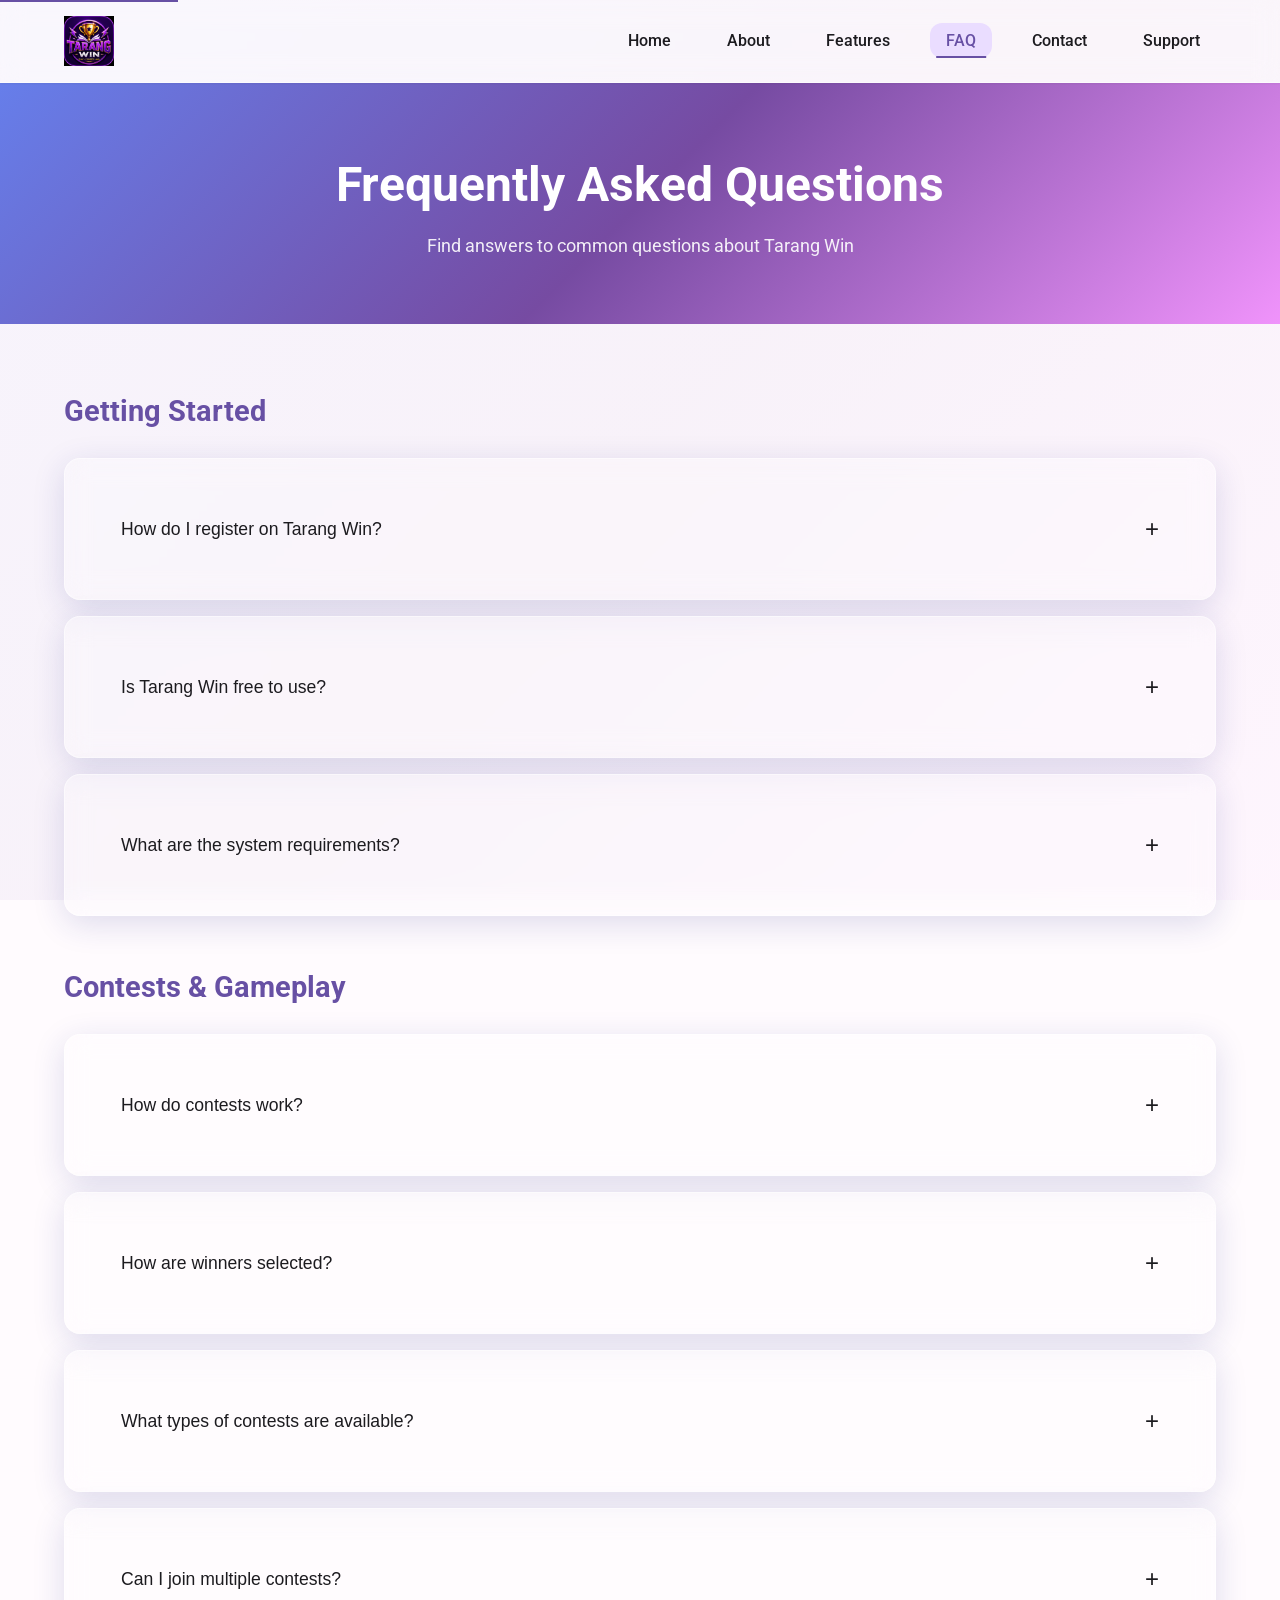
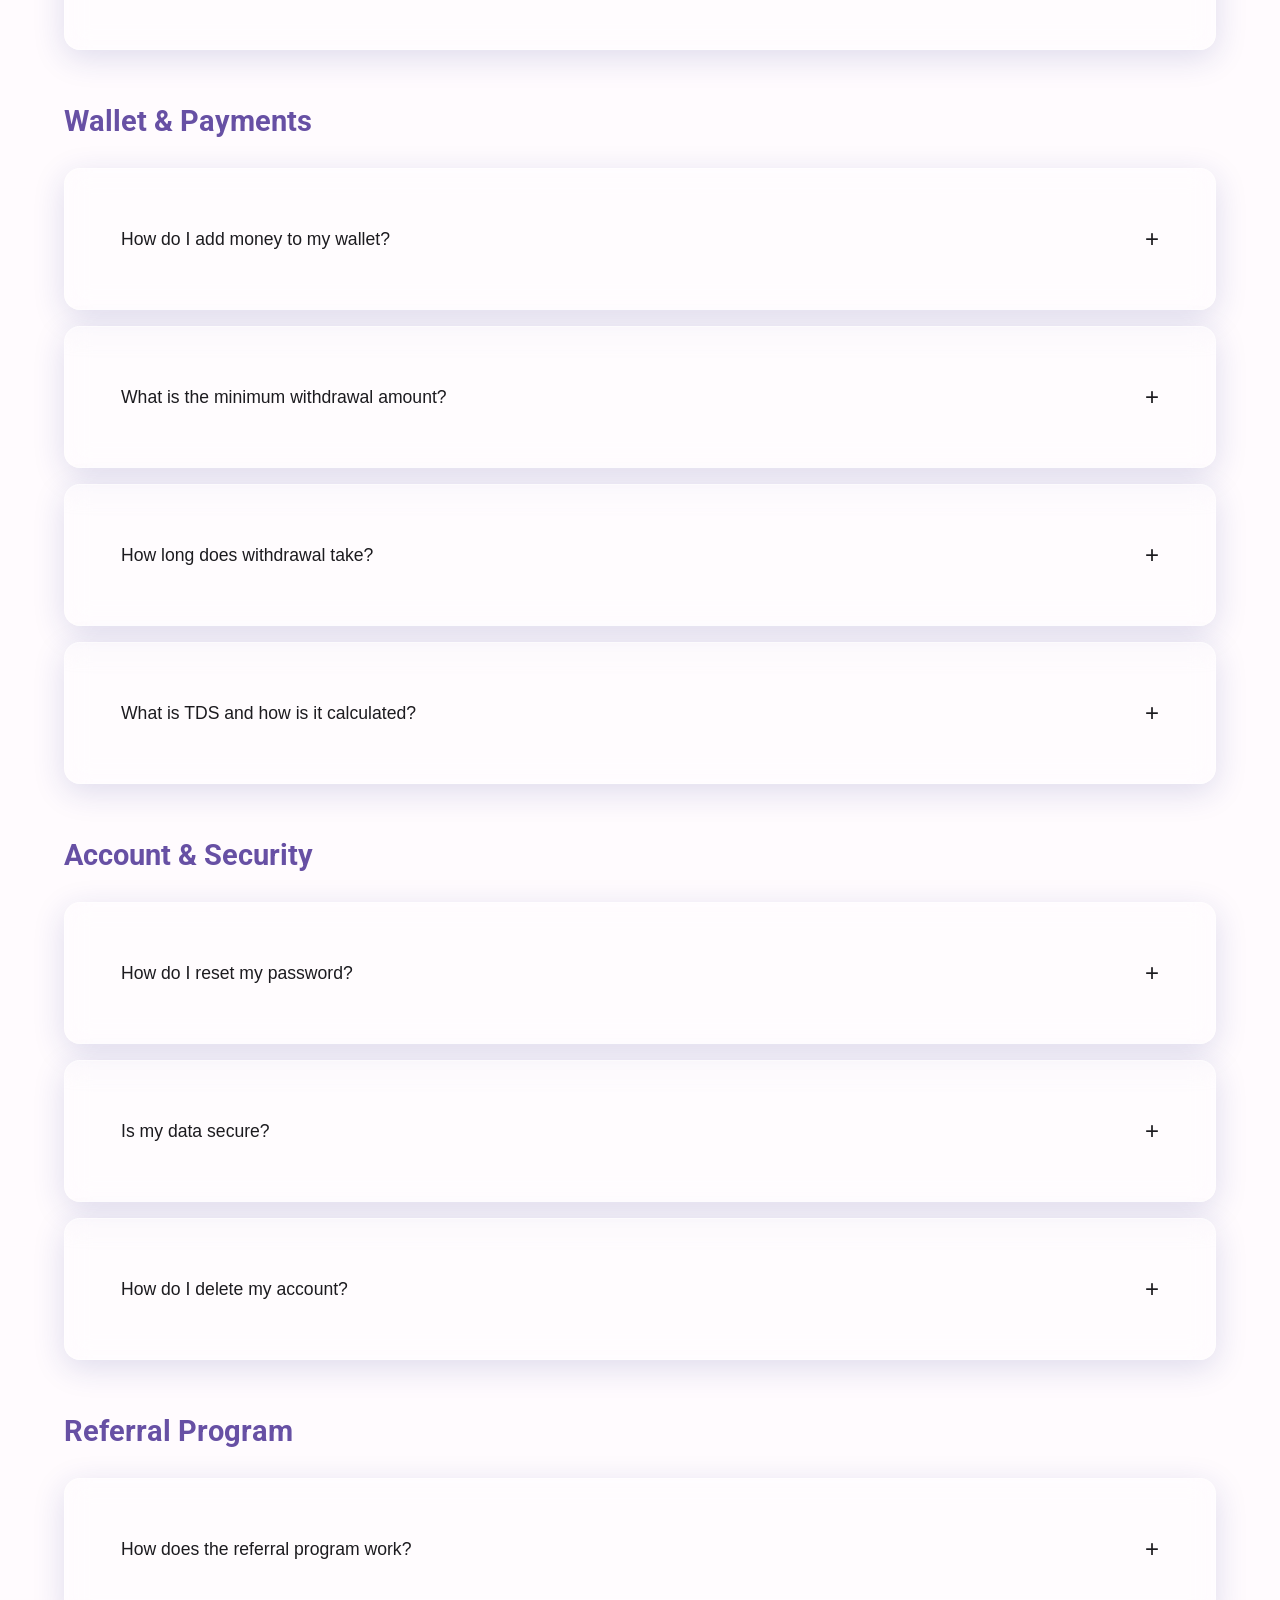
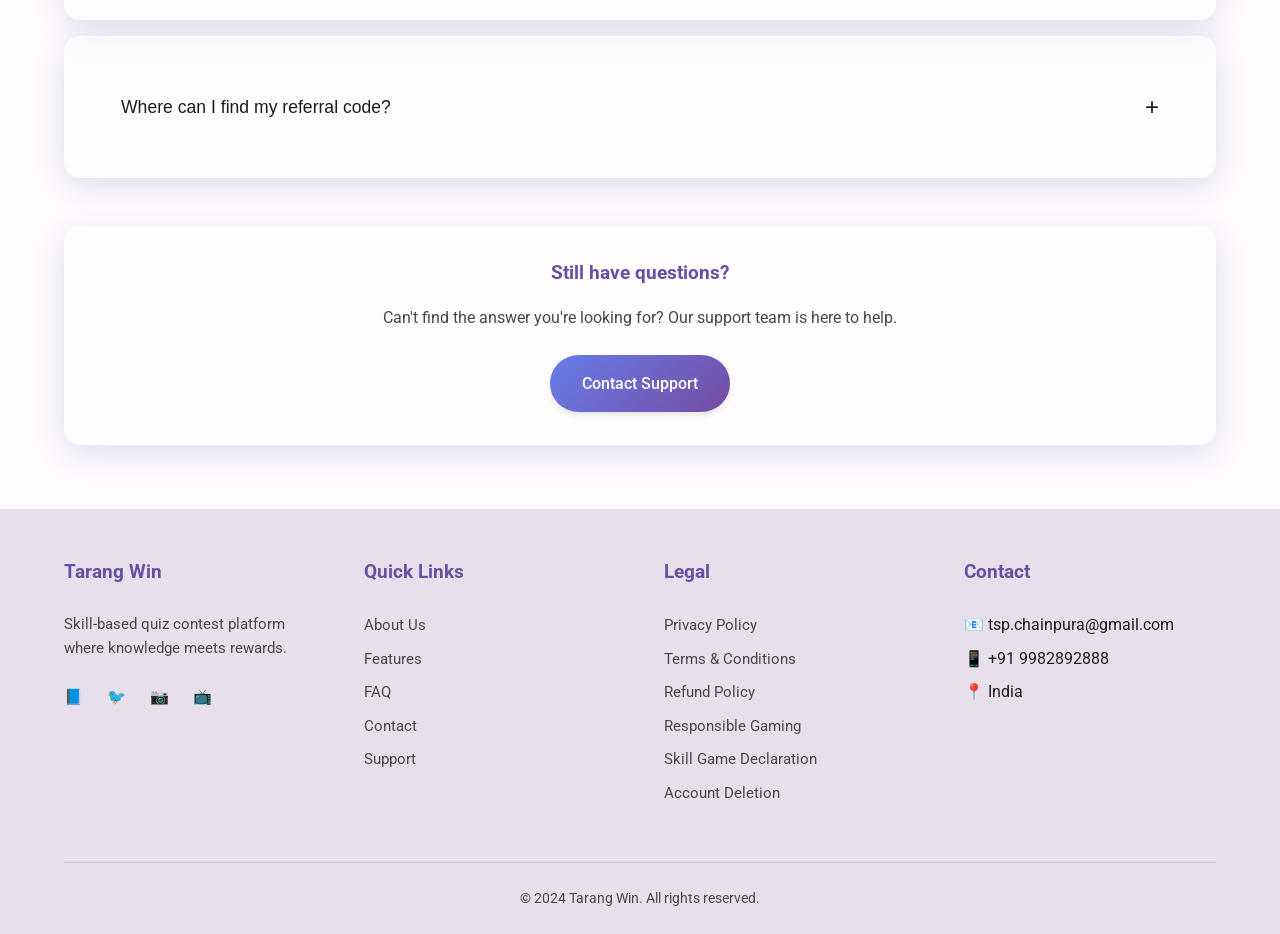
==== commit 9dd3f49c: "Update faq.html" ====
--- a/faq.html
+++ b/faq.html
@@ -140,7 +140,7 @@
                         <span class="faq-icon">+</span>
                     </button>
                     <div class="faq-answer">
-                        <p>Go to the Wallet section, tap "Add Money", enter the amount, and choose your payment method (UPI, Net Banking, Debit Card, or Credit Card). Complete the payment securely via Cashfree gateway.</p>
+                        <p>Go to the Wallet section, tap "Add Money", enter the amount, and choose your payment method (UPI, Net Banking, Debit Card, or Credit Card). Complete the payment securely via Razorpay gateway.</p>
                     </div>
                 </div>
                 <div class="faq-item glass-card">
